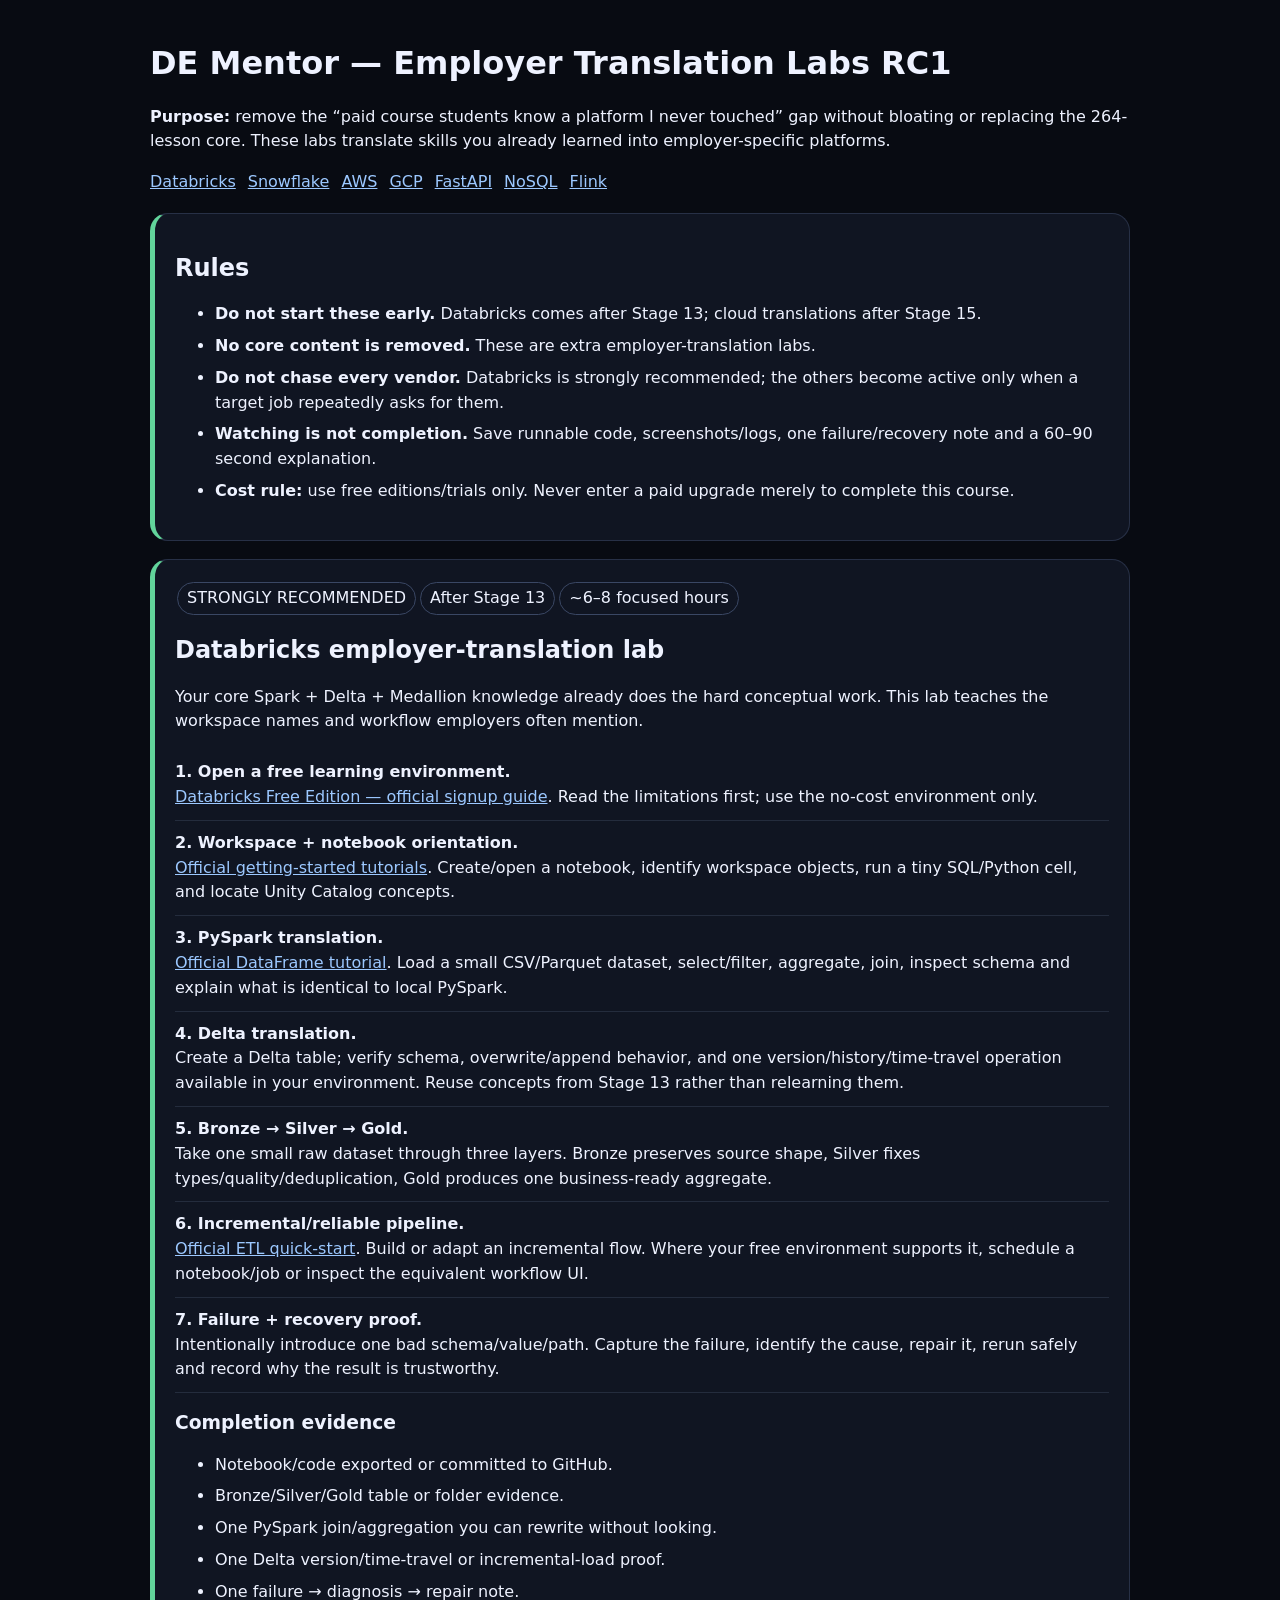
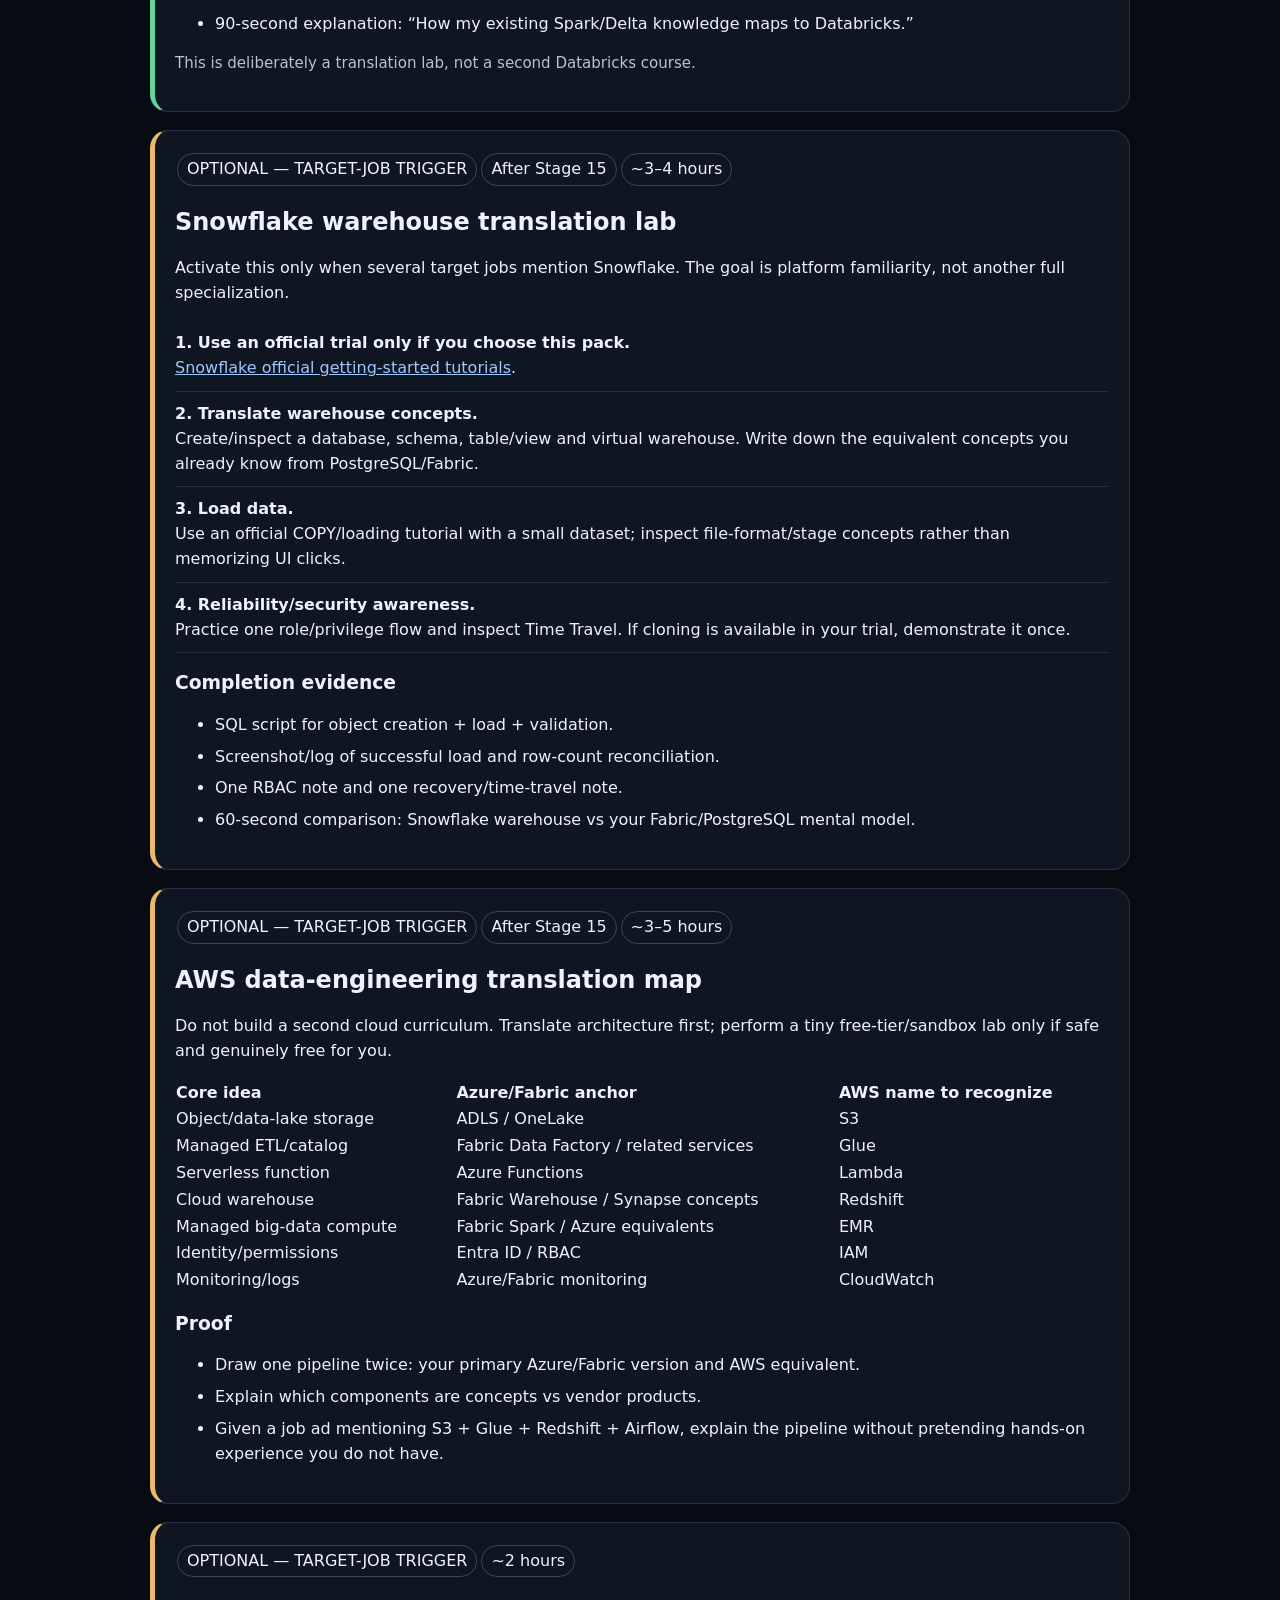
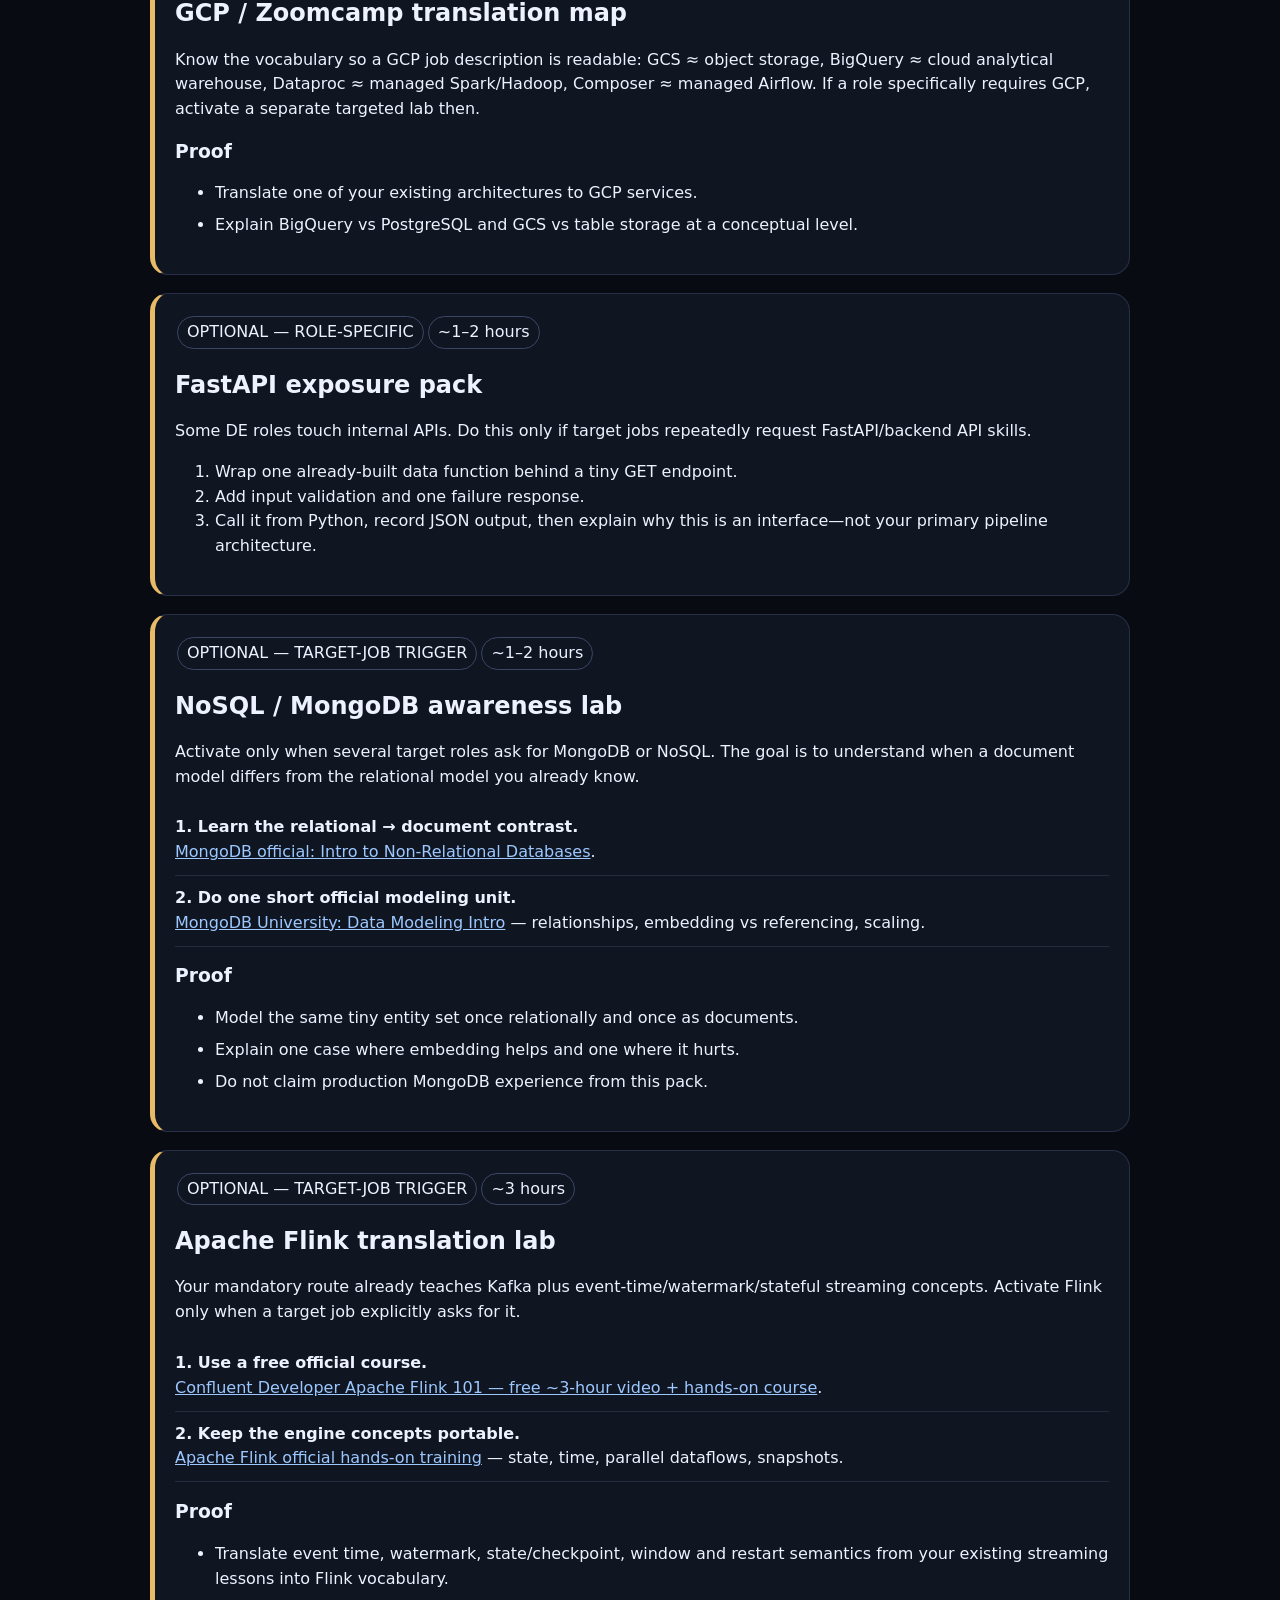
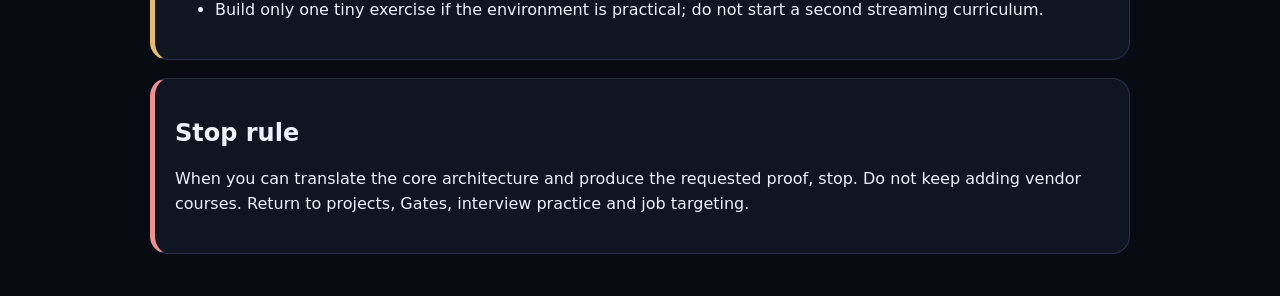
==== supplements/EMPLOYER_TRANSLATION_LABS_RC1.html @ 8292a2e7 "Add employer translation labs" ====
<!doctype html>
<html lang="en"><head><meta charset="utf-8"><meta name="viewport" content="width=device-width,initial-scale=1">
<title>Employer Translation Labs RC1</title>
<style>
:root{font-family:system-ui,-apple-system,Segoe UI,Roboto,sans-serif;line-height:1.55;color-scheme:dark;background:#080b12;color:#eef2ff}body{max-width:980px;margin:auto;padding:24px}.card{border:1px solid #273046;border-radius:18px;padding:20px;margin:18px 0;background:#101522}h1,h2,h3{line-height:1.18}a{color:#9cc8ff}.pill{display:inline-block;border:1px solid #3a4764;border-radius:999px;padding:3px 9px;margin:2px}.ok{border-left:5px solid #62d49b}.optional{border-left:5px solid #e8bc66}.warn{border-left:5px solid #ef8f8f}code{background:#070a10;padding:2px 5px;border-radius:5px}.step{padding:10px 0;border-bottom:1px solid #242c3d}.step:last-child{border-bottom:0}.check li{margin:7px 0}.small{opacity:.78;font-size:.94rem}.top a{margin-right:12px}</style></head><body>
<h1>DE Mentor — Employer Translation Labs RC1</h1>
<p><b>Purpose:</b> remove the “paid course students know a platform I never touched” gap without bloating or replacing the 264-lesson core. These labs translate skills you already learned into employer-specific platforms.</p>
<p class="top"><a href="#databricks">Databricks</a><a href="#snowflake">Snowflake</a><a href="#aws">AWS</a><a href="#gcp">GCP</a><a href="#fastapi">FastAPI</a><a href="#nosql">NoSQL</a><a href="#flink">Flink</a></p>
<div class="card ok"><h2>Rules</h2><ul class="check"><li><b>Do not start these early.</b> Databricks comes after Stage 13; cloud translations after Stage 15.</li><li><b>No core content is removed.</b> These are extra employer-translation labs.</li><li><b>Do not chase every vendor.</b> Databricks is strongly recommended; the others become active only when a target job repeatedly asks for them.</li><li><b>Watching is not completion.</b> Save runnable code, screenshots/logs, one failure/recovery note and a 60–90 second explanation.</li><li><b>Cost rule:</b> use free editions/trials only. Never enter a paid upgrade merely to complete this course.</li></ul></div>

<section id="databricks" class="card ok"><span class="pill">STRONGLY RECOMMENDED</span><span class="pill">After Stage 13</span><span class="pill">~6–8 focused hours</span>
<h2>Databricks employer-translation lab</h2>
<p>Your core Spark + Delta + Medallion knowledge already does the hard conceptual work. This lab teaches the workspace names and workflow employers often mention.</p>
<div class="step"><b>1. Open a free learning environment.</b><br><a href="https://docs.databricks.com/aws/en/getting-started/free-edition" target="_blank">Databricks Free Edition — official signup guide</a>. Read the limitations first; use the no-cost environment only.</div>
<div class="step"><b>2. Workspace + notebook orientation.</b><br><a href="https://docs.databricks.com/aws/en/getting-started" target="_blank">Official getting-started tutorials</a>. Create/open a notebook, identify workspace objects, run a tiny SQL/Python cell, and locate Unity Catalog concepts.</div>
<div class="step"><b>3. PySpark translation.</b><br><a href="https://docs.databricks.com/aws/en/getting-started/dataframes" target="_blank">Official DataFrame tutorial</a>. Load a small CSV/Parquet dataset, select/filter, aggregate, join, inspect schema and explain what is identical to local PySpark.</div>
<div class="step"><b>4. Delta translation.</b><br>Create a Delta table; verify schema, overwrite/append behavior, and one version/history/time-travel operation available in your environment. Reuse concepts from Stage 13 rather than relearning them.</div>
<div class="step"><b>5. Bronze → Silver → Gold.</b><br>Take one small raw dataset through three layers. Bronze preserves source shape, Silver fixes types/quality/deduplication, Gold produces one business-ready aggregate.</div>
<div class="step"><b>6. Incremental/reliable pipeline.</b><br><a href="https://docs.databricks.com/aws/en/getting-started/etl-quick-start" target="_blank">Official ETL quick-start</a>. Build or adapt an incremental flow. Where your free environment supports it, schedule a notebook/job or inspect the equivalent workflow UI.</div>
<div class="step"><b>7. Failure + recovery proof.</b><br>Intentionally introduce one bad schema/value/path. Capture the failure, identify the cause, repair it, rerun safely and record why the result is trustworthy.</div>
<h3>Completion evidence</h3><ul class="check"><li>Notebook/code exported or committed to GitHub.</li><li>Bronze/Silver/Gold table or folder evidence.</li><li>One PySpark join/aggregation you can rewrite without looking.</li><li>One Delta version/time-travel or incremental-load proof.</li><li>One failure → diagnosis → repair note.</li><li>90-second explanation: “How my existing Spark/Delta knowledge maps to Databricks.”</li></ul>
<p class="small">This is deliberately a translation lab, not a second Databricks course.</p></section>

<section id="snowflake" class="card optional"><span class="pill">OPTIONAL — TARGET-JOB TRIGGER</span><span class="pill">After Stage 15</span><span class="pill">~3–4 hours</span>
<h2>Snowflake warehouse translation lab</h2>
<p>Activate this only when several target jobs mention Snowflake. The goal is platform familiarity, not another full specialization.</p>
<div class="step"><b>1. Use an official trial only if you choose this pack.</b><br><a href="https://docs.snowflake.com/en/learn-tutorials" target="_blank">Snowflake official getting-started tutorials</a>.</div>
<div class="step"><b>2. Translate warehouse concepts.</b><br>Create/inspect a database, schema, table/view and virtual warehouse. Write down the equivalent concepts you already know from PostgreSQL/Fabric.</div>
<div class="step"><b>3. Load data.</b><br>Use an official COPY/loading tutorial with a small dataset; inspect file-format/stage concepts rather than memorizing UI clicks.</div>
<div class="step"><b>4. Reliability/security awareness.</b><br>Practice one role/privilege flow and inspect Time Travel. If cloning is available in your trial, demonstrate it once.</div>
<h3>Completion evidence</h3><ul class="check"><li>SQL script for object creation + load + validation.</li><li>Screenshot/log of successful load and row-count reconciliation.</li><li>One RBAC note and one recovery/time-travel note.</li><li>60-second comparison: Snowflake warehouse vs your Fabric/PostgreSQL mental model.</li></ul></section>

<section id="aws" class="card optional"><span class="pill">OPTIONAL — TARGET-JOB TRIGGER</span><span class="pill">After Stage 15</span><span class="pill">~3–5 hours</span>
<h2>AWS data-engineering translation map</h2>
<p>Do not build a second cloud curriculum. Translate architecture first; perform a tiny free-tier/sandbox lab only if safe and genuinely free for you.</p>
<table style="width:100%;border-collapse:collapse"><tr><th align="left">Core idea</th><th align="left">Azure/Fabric anchor</th><th align="left">AWS name to recognize</th></tr>
<tr><td>Object/data-lake storage</td><td>ADLS / OneLake</td><td>S3</td></tr><tr><td>Managed ETL/catalog</td><td>Fabric Data Factory / related services</td><td>Glue</td></tr><tr><td>Serverless function</td><td>Azure Functions</td><td>Lambda</td></tr><tr><td>Cloud warehouse</td><td>Fabric Warehouse / Synapse concepts</td><td>Redshift</td></tr><tr><td>Managed big-data compute</td><td>Fabric Spark / Azure equivalents</td><td>EMR</td></tr><tr><td>Identity/permissions</td><td>Entra ID / RBAC</td><td>IAM</td></tr><tr><td>Monitoring/logs</td><td>Azure/Fabric monitoring</td><td>CloudWatch</td></tr></table>
<h3>Proof</h3><ul class="check"><li>Draw one pipeline twice: your primary Azure/Fabric version and AWS equivalent.</li><li>Explain which components are concepts vs vendor products.</li><li>Given a job ad mentioning S3 + Glue + Redshift + Airflow, explain the pipeline without pretending hands-on experience you do not have.</li></ul></section>

<section id="gcp" class="card optional"><span class="pill">OPTIONAL — TARGET-JOB TRIGGER</span><span class="pill">~2 hours</span>
<h2>GCP / Zoomcamp translation map</h2><p>Know the vocabulary so a GCP job description is readable: GCS ≈ object storage, BigQuery ≈ cloud analytical warehouse, Dataproc ≈ managed Spark/Hadoop, Composer ≈ managed Airflow. If a role specifically requires GCP, activate a separate targeted lab then.</p><h3>Proof</h3><ul class="check"><li>Translate one of your existing architectures to GCP services.</li><li>Explain BigQuery vs PostgreSQL and GCS vs table storage at a conceptual level.</li></ul></section>

<section id="fastapi" class="card optional"><span class="pill">OPTIONAL — ROLE-SPECIFIC</span><span class="pill">~1–2 hours</span>
<h2>FastAPI exposure pack</h2><p>Some DE roles touch internal APIs. Do this only if target jobs repeatedly request FastAPI/backend API skills.</p><ol><li>Wrap one already-built data function behind a tiny GET endpoint.</li><li>Add input validation and one failure response.</li><li>Call it from Python, record JSON output, then explain why this is an interface—not your primary pipeline architecture.</li></ol></section>


<section id="nosql" class="card optional"><span class="pill">OPTIONAL — TARGET-JOB TRIGGER</span><span class="pill">~1–2 hours</span><h2>NoSQL / MongoDB awareness lab</h2><p>Activate only when several target roles ask for MongoDB or NoSQL. The goal is to understand when a document model differs from the relational model you already know.</p><div class="step"><b>1. Learn the relational → document contrast.</b><br><a target="_blank" href="https://www.mongodb.com/academia/courses/mongodb-basics-intro-to-nonrelational-databases">MongoDB official: Intro to Non-Relational Databases</a>.</div><div class="step"><b>2. Do one short official modeling unit.</b><br><a target="_blank" href="https://learn.mongodb.com/courses/introduction-to-mongodb-data-modeling">MongoDB University: Data Modeling Intro</a> — relationships, embedding vs referencing, scaling.</div><h3>Proof</h3><ul class="check"><li>Model the same tiny entity set once relationally and once as documents.</li><li>Explain one case where embedding helps and one where it hurts.</li><li>Do not claim production MongoDB experience from this pack.</li></ul></section>

<section id="flink" class="card optional"><span class="pill">OPTIONAL — TARGET-JOB TRIGGER</span><span class="pill">~3 hours</span><h2>Apache Flink translation lab</h2><p>Your mandatory route already teaches Kafka plus event-time/watermark/stateful streaming concepts. Activate Flink only when a target job explicitly asks for it.</p><div class="step"><b>1. Use a free official course.</b><br><a target="_blank" href="https://developer.confluent.io/courses/apache-flink/intro/">Confluent Developer Apache Flink 101 — free ~3-hour video + hands-on course</a>.</div><div class="step"><b>2. Keep the engine concepts portable.</b><br><a target="_blank" href="https://nightlies.apache.org/flink/flink-docs-stable/docs/learn-flink/overview/">Apache Flink official hands-on training</a> — state, time, parallel dataflows, snapshots.</div><h3>Proof</h3><ul class="check"><li>Translate event time, watermark, state/checkpoint, window and restart semantics from your existing streaming lessons into Flink vocabulary.</li><li>Build only one tiny exercise if the environment is practical; do not start a second streaming curriculum.</li></ul></section>
<div class="card warn"><h2>Stop rule</h2><p>When you can translate the core architecture and produce the requested proof, stop. Do not keep adding vendor courses. Return to projects, Gates, interview practice and job targeting.</p></div>
</body></html>
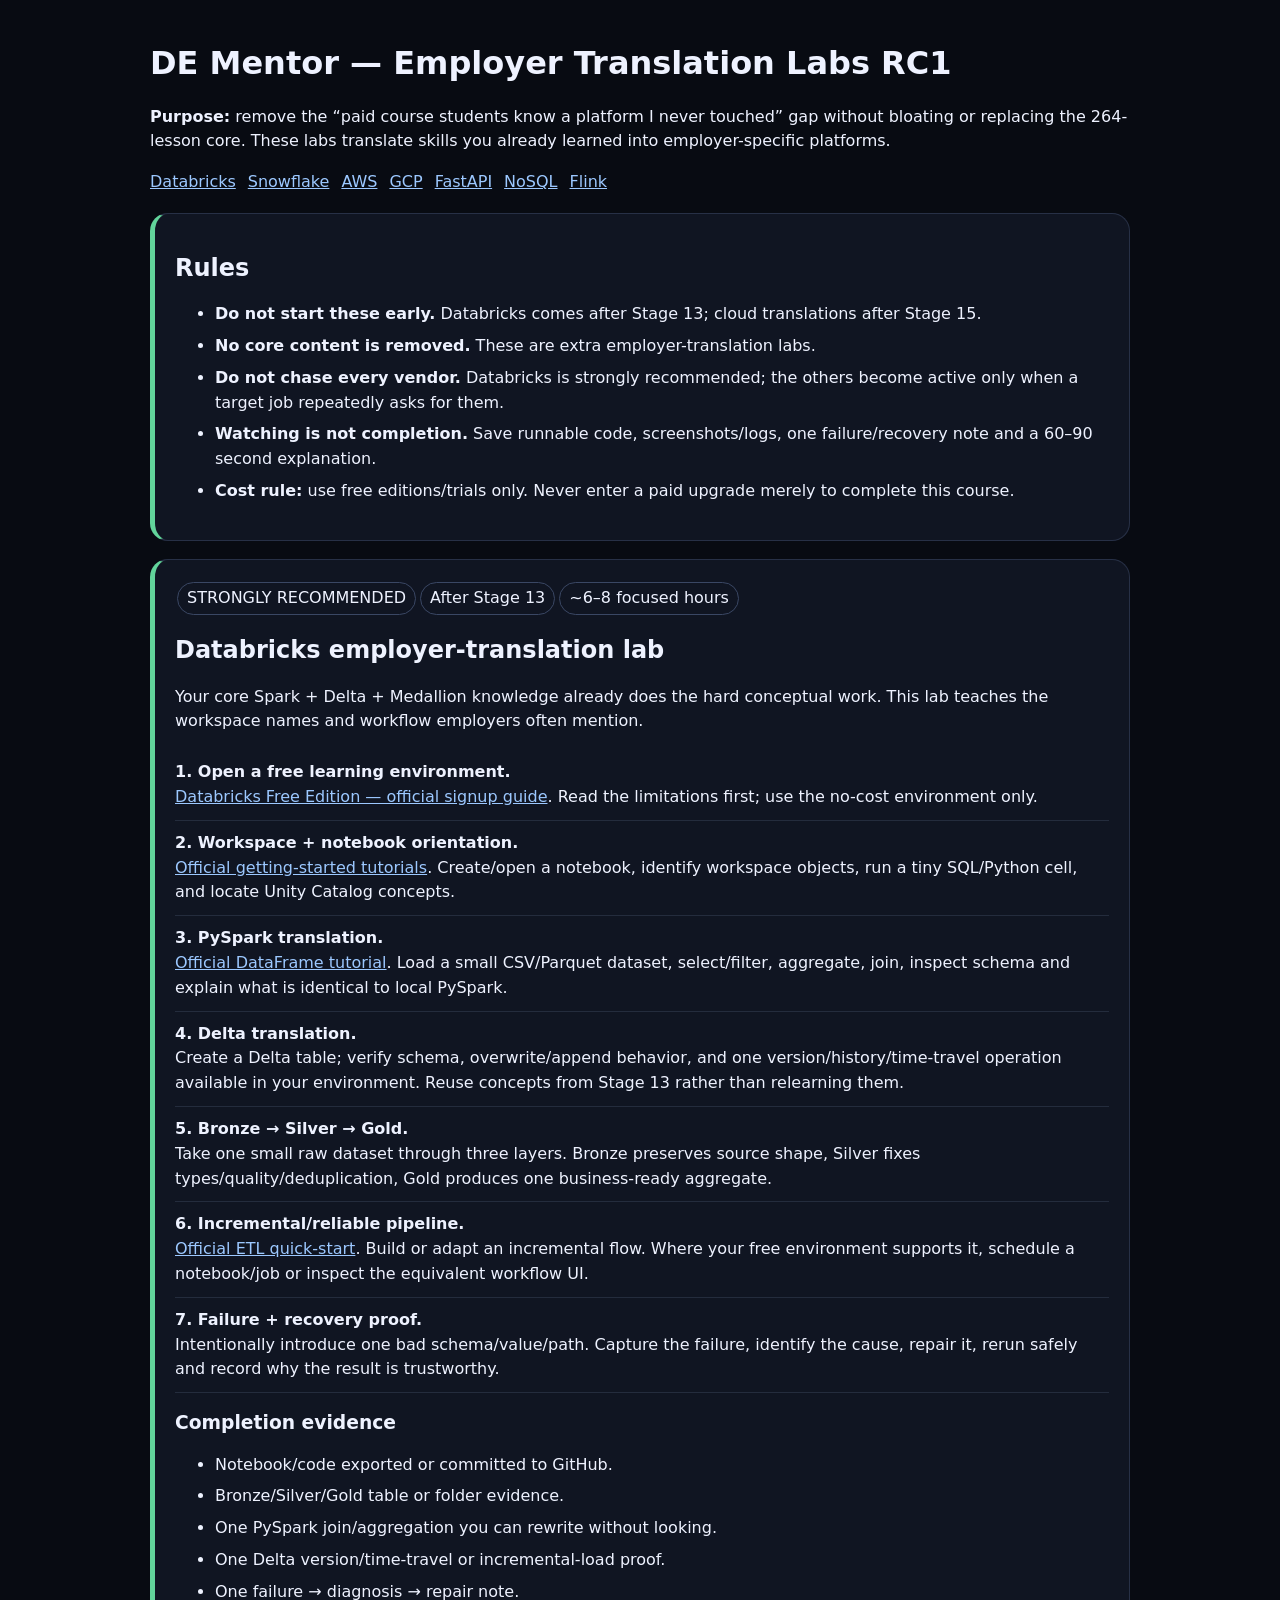
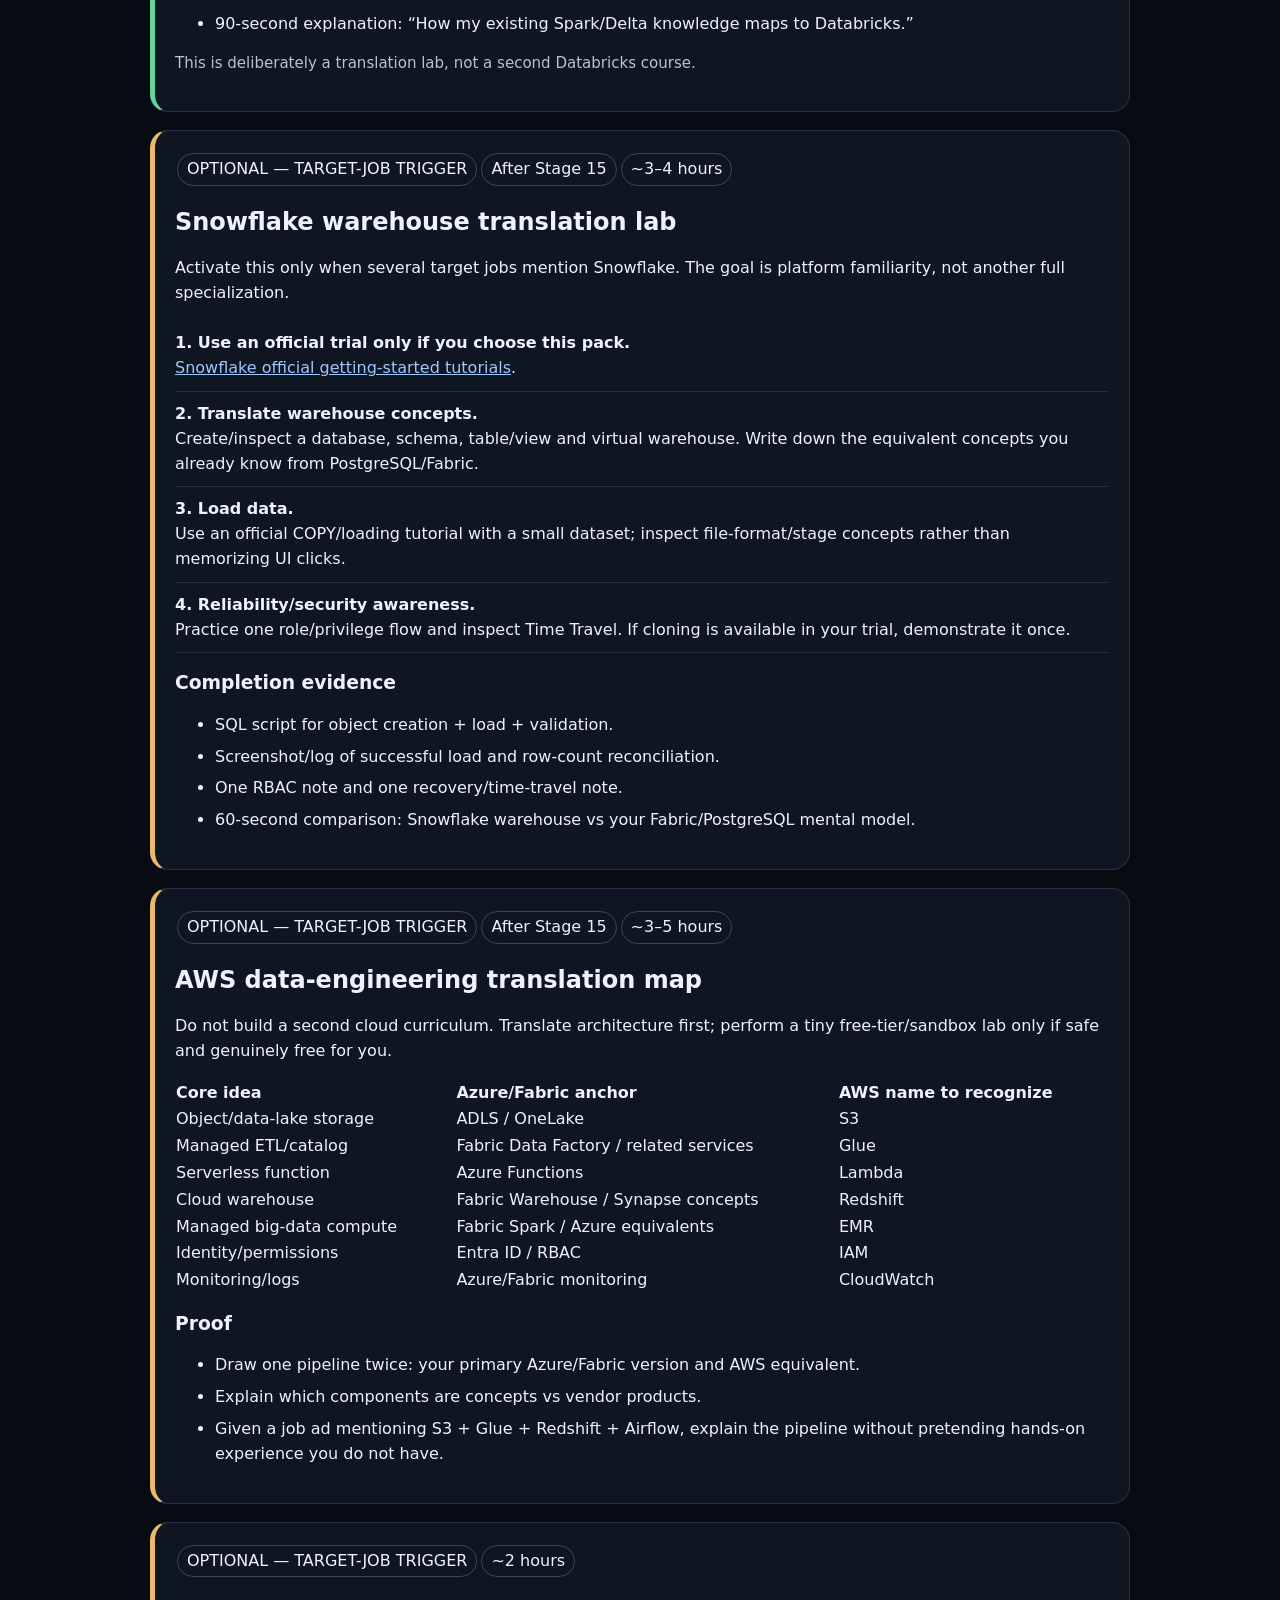
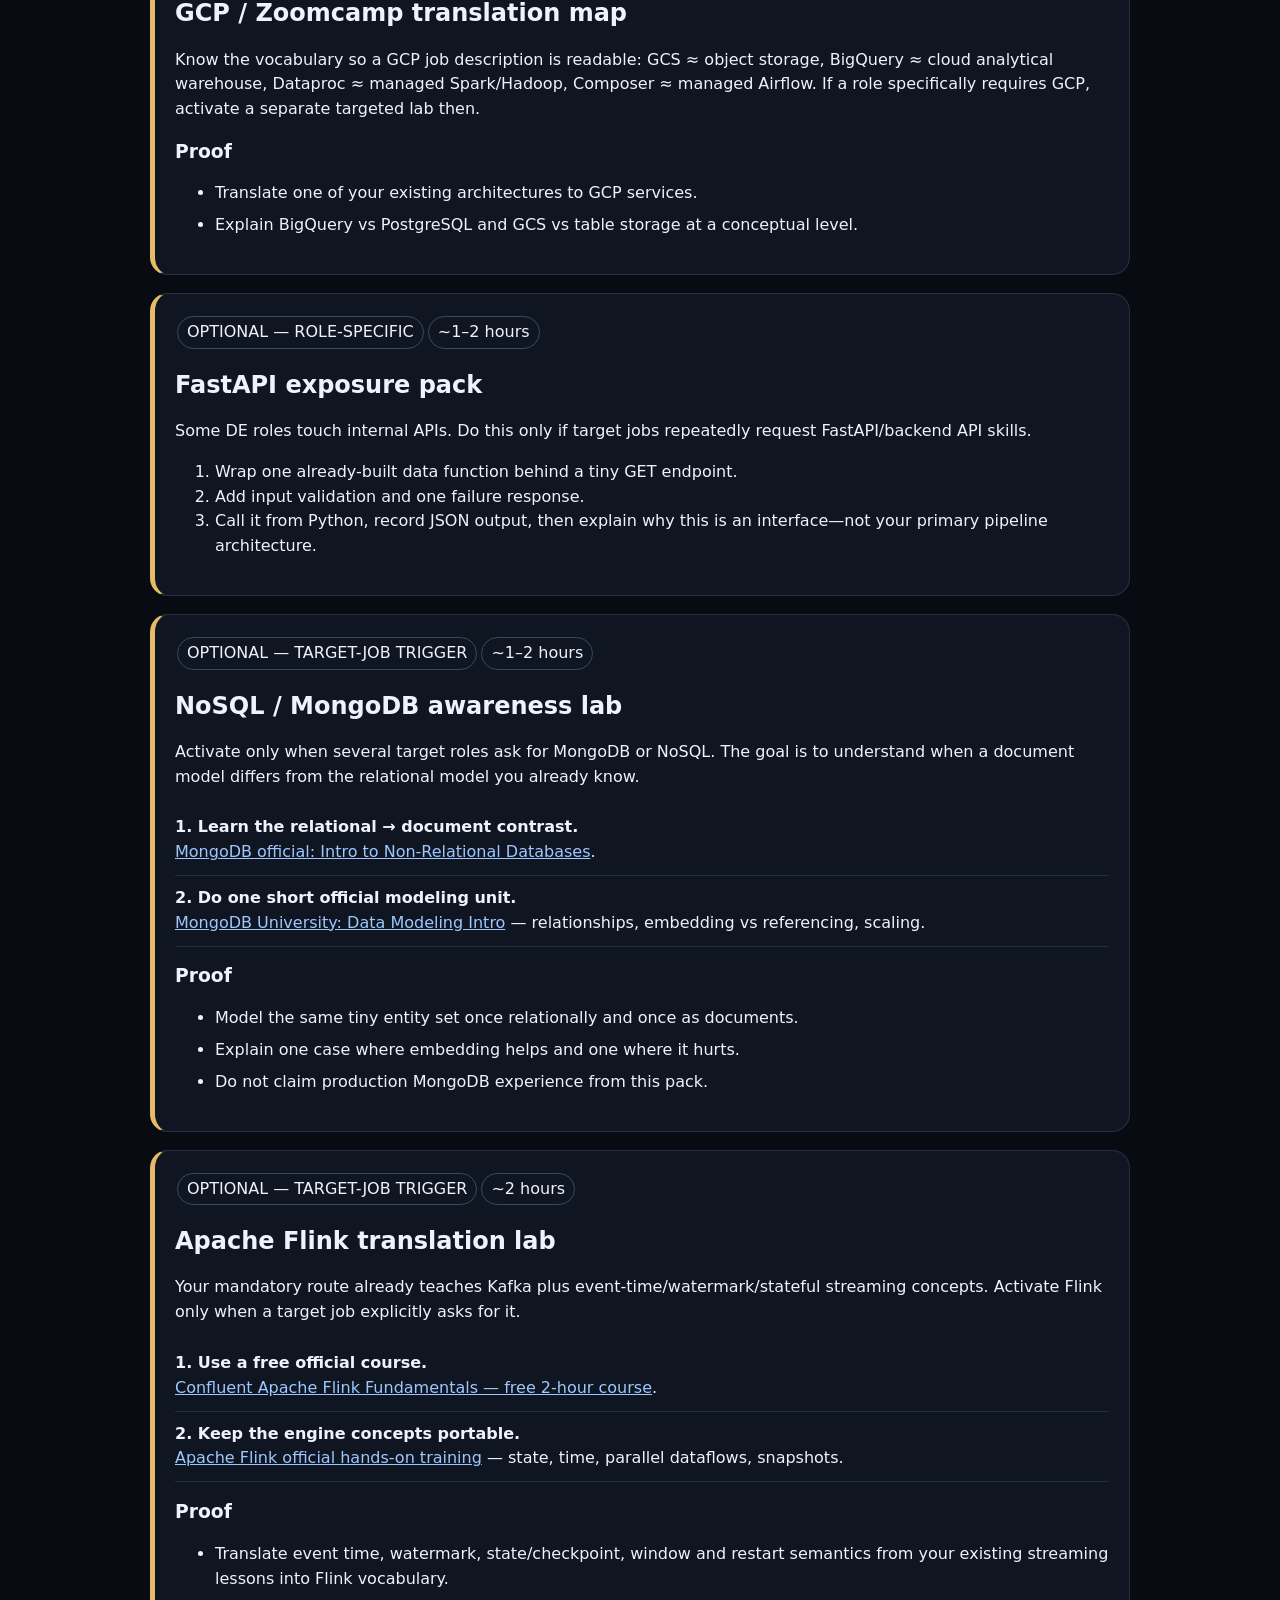
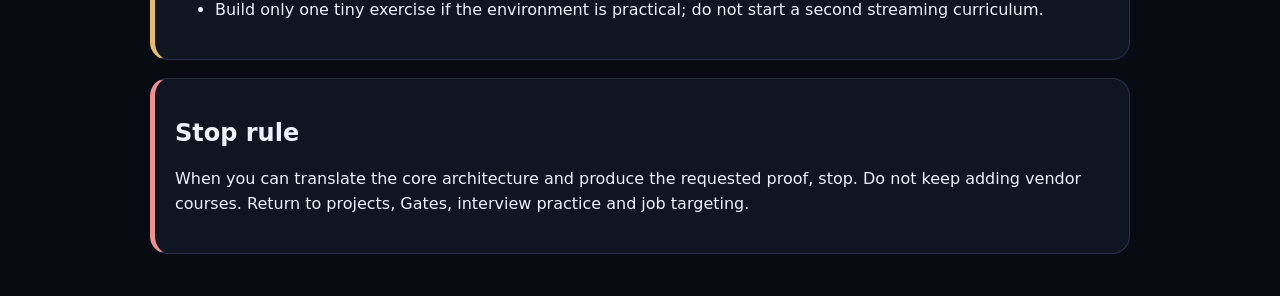
==== commit 95bea01c: "Deploy Standalone DE 2026 canonical Mentor RC2" ====
--- a/supplements/EMPLOYER_TRANSLATION_LABS_RC1.html
+++ b/supplements/EMPLOYER_TRANSLATION_LABS_RC1.html
@@ -46,6 +46,6 @@
 
 <section id="nosql" class="card optional"><span class="pill">OPTIONAL — TARGET-JOB TRIGGER</span><span class="pill">~1–2 hours</span><h2>NoSQL / MongoDB awareness lab</h2><p>Activate only when several target roles ask for MongoDB or NoSQL. The goal is to understand when a document model differs from the relational model you already know.</p><div class="step"><b>1. Learn the relational → document contrast.</b><br><a target="_blank" href="https://www.mongodb.com/academia/courses/mongodb-basics-intro-to-nonrelational-databases">MongoDB official: Intro to Non-Relational Databases</a>.</div><div class="step"><b>2. Do one short official modeling unit.</b><br><a target="_blank" href="https://learn.mongodb.com/courses/introduction-to-mongodb-data-modeling">MongoDB University: Data Modeling Intro</a> — relationships, embedding vs referencing, scaling.</div><h3>Proof</h3><ul class="check"><li>Model the same tiny entity set once relationally and once as documents.</li><li>Explain one case where embedding helps and one where it hurts.</li><li>Do not claim production MongoDB experience from this pack.</li></ul></section>
 
-<section id="flink" class="card optional"><span class="pill">OPTIONAL — TARGET-JOB TRIGGER</span><span class="pill">~3 hours</span><h2>Apache Flink translation lab</h2><p>Your mandatory route already teaches Kafka plus event-time/watermark/stateful streaming concepts. Activate Flink only when a target job explicitly asks for it.</p><div class="step"><b>1. Use a free official course.</b><br><a target="_blank" href="https://developer.confluent.io/courses/apache-flink/intro/">Confluent Developer Apache Flink 101 — free ~3-hour video + hands-on course</a>.</div><div class="step"><b>2. Keep the engine concepts portable.</b><br><a target="_blank" href="https://nightlies.apache.org/flink/flink-docs-stable/docs/learn-flink/overview/">Apache Flink official hands-on training</a> — state, time, parallel dataflows, snapshots.</div><h3>Proof</h3><ul class="check"><li>Translate event time, watermark, state/checkpoint, window and restart semantics from your existing streaming lessons into Flink vocabulary.</li><li>Build only one tiny exercise if the environment is practical; do not start a second streaming curriculum.</li></ul></section>
+<section id="flink" class="card optional"><span class="pill">OPTIONAL — TARGET-JOB TRIGGER</span><span class="pill">~2 hours</span><h2>Apache Flink translation lab</h2><p>Your mandatory route already teaches Kafka plus event-time/watermark/stateful streaming concepts. Activate Flink only when a target job explicitly asks for it.</p><div class="step"><b>1. Use a free official course.</b><br><a target="_blank" href="https://training.confluent.io/learn/public/catalog/view/112">Confluent Apache Flink Fundamentals — free 2-hour course</a>.</div><div class="step"><b>2. Keep the engine concepts portable.</b><br><a target="_blank" href="https://nightlies.apache.org/flink/flink-docs-stable/docs/learn-flink/overview/">Apache Flink official hands-on training</a> — state, time, parallel dataflows, snapshots.</div><h3>Proof</h3><ul class="check"><li>Translate event time, watermark, state/checkpoint, window and restart semantics from your existing streaming lessons into Flink vocabulary.</li><li>Build only one tiny exercise if the environment is practical; do not start a second streaming curriculum.</li></ul></section>
 <div class="card warn"><h2>Stop rule</h2><p>When you can translate the core architecture and produce the requested proof, stop. Do not keep adding vendor courses. Return to projects, Gates, interview practice and job targeting.</p></div>
 </body></html>
